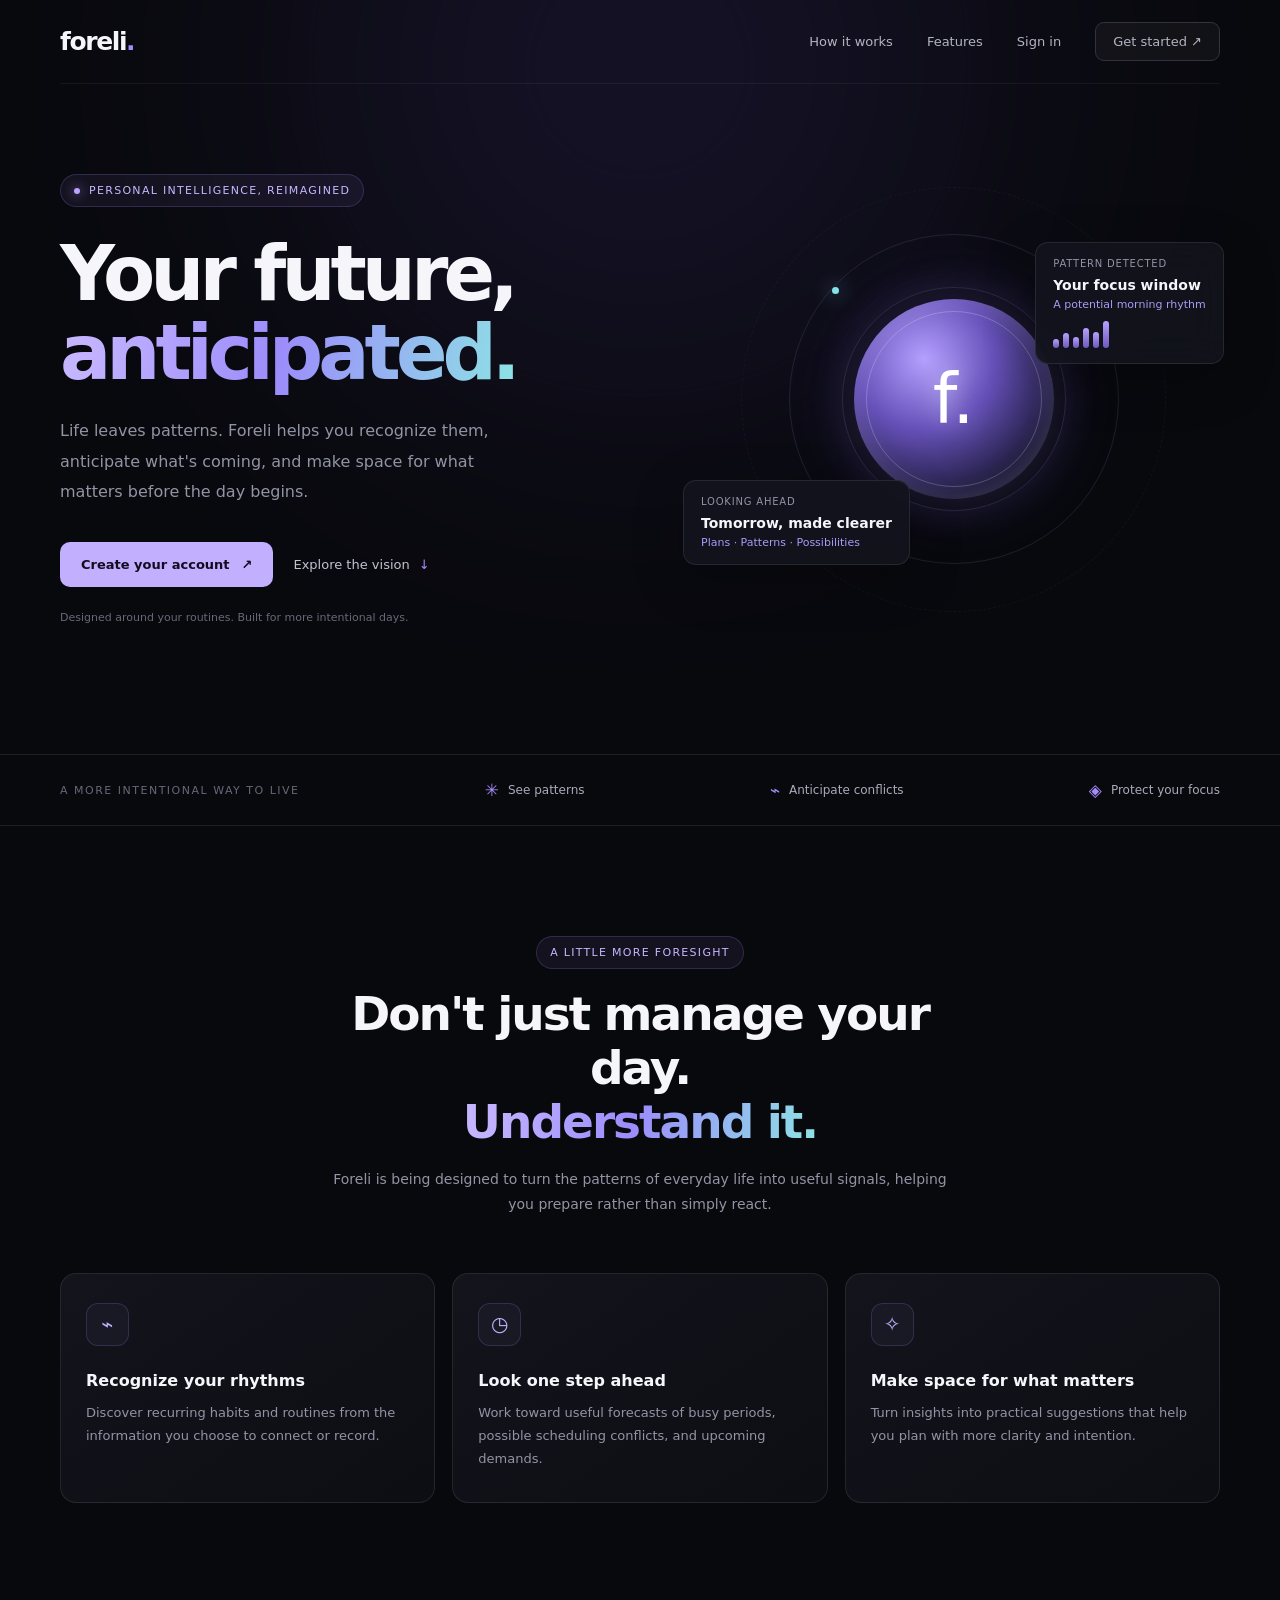
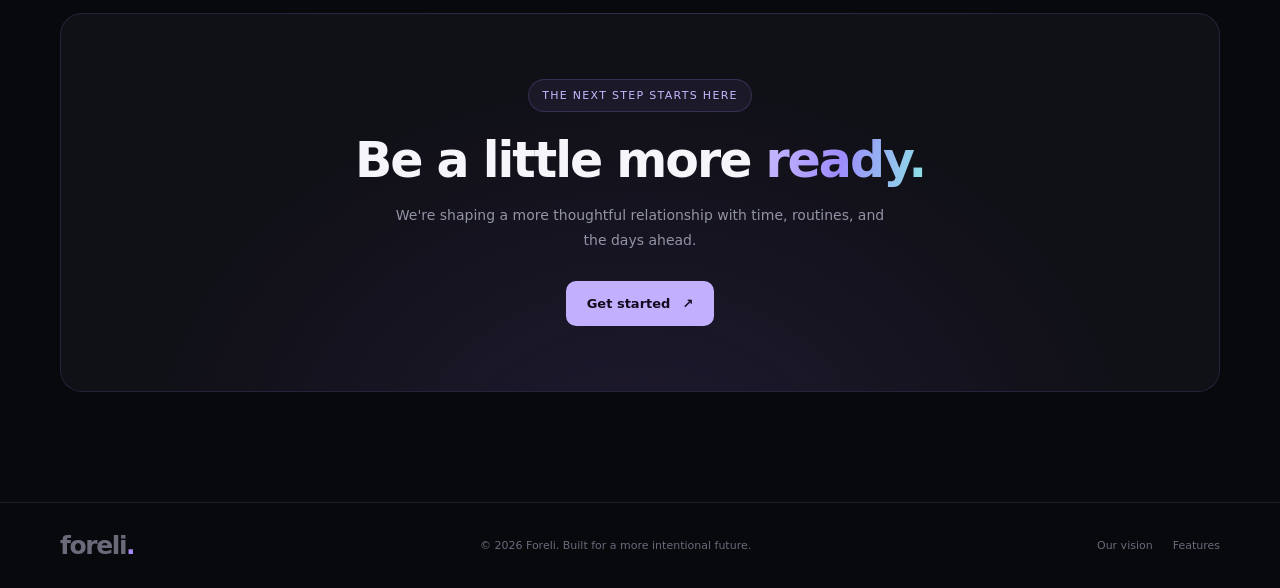
==== index.html @ f7635e95 "Initial commit: Foreli — dashboard, prediction engine, analytics, server-side auth, Vercel config" ====
<!DOCTYPE html>
<html lang="en">
<head>
  <meta charset="UTF-8">
  <meta name="viewport" content="width=device-width, initial-scale=1.0">
  <meta name="theme-color" content="#08090d">
  <title>Foreli</title>
  <meta name="description" content="Foreli helps you anticipate your day, recognize patterns, and stay ahead of what's coming.">

  <style>
    :root {
      --bg: #08090d;
      --panel: #101117;
      --text: #f5f5fa;
      --muted: #9294a5;
      --purple: #a78bfa;
      --cyan: #83e5e9;
      --border: rgba(255,255,255,.09);
    }

    * { box-sizing: border-box; margin: 0; padding: 0; }
    html { scroll-behavior: smooth; }
    body {
      background: var(--bg);
      color: var(--text);
      font-family: Inter, ui-sans-serif, system-ui, -apple-system, sans-serif;
      overflow-x: hidden;
    }
    a { color: inherit; text-decoration: none; }
    button { font: inherit; }
    .container { width: min(1160px, calc(100% - 48px)); margin: auto; }

    .background-glow {
      position: absolute;
      width: 650px;
      height: 650px;
      top: -260px;
      left: 50%;
      transform: translateX(-50%);
      background: #7852dc;
      opacity: .14;
      filter: blur(150px);
      border-radius: 50%;
      pointer-events: none;
    }

    nav {
      height: 84px;
      display: flex;
      align-items: center;
      justify-content: space-between;
      border-bottom: 1px solid rgba(255,255,255,.055);
      position: relative;
      z-index: 5;
    }
    .logo {
      font-size: 25px;
      font-weight: 750;
      letter-spacing: -1.4px;
    }
    .logo span { color: var(--purple); }
    .nav-links { display: flex; align-items: center; gap: 34px; }
    .nav-links a { font-size: 13px; color: #b3b4c2; transition: color .2s; }
    .nav-links a:hover { color: white; }
    .nav-cta {
      display: inline-flex;
      align-items: center;
      justify-content: center;
      border: 1px solid #36313f;
      padding: 11px 17px;
      border-radius: 9px;
      background: rgba(255,255,255,.035);
      color: white;
      cursor: pointer;
      transition: .25s;
    }
    .nav-cta:hover { background: #a78bfa; color: #100b1d; }

    .hero {
      min-height: 670px;
      display: grid;
      grid-template-columns: 1.04fr .96fr;
      align-items: center;
      gap: 50px;
      padding-top: 40px;
      padding-bottom: 80px;
      position: relative;
    }
    .eyebrow {
      display: inline-flex;
      align-items: center;
      gap: 9px;
      color: #c7b7ff;
      background: rgba(167,139,250,.075);
      border: 1px solid rgba(167,139,250,.2);
      padding: 9px 13px;
      border-radius: 30px;
      font-size: 11px;
      letter-spacing: 1.3px;
      text-transform: uppercase;
    }
    .dot {
      width: 6px;
      height: 6px;
      background: #b9a3ff;
      border-radius: 50%;
      box-shadow: 0 0 12px #a78bfa;
    }
    h1 {
      font-size: clamp(48px, 6vw, 76px);
      letter-spacing: -5px;
      line-height: 1.04;
      font-weight: 650;
      margin: 27px 0 24px;
    }
    .gradient-text {
      background: linear-gradient(100deg, #c5b5ff 5%, #9c8cfb 48%, #8de3e5 100%);
      -webkit-background-clip: text;
      background-clip: text;
      color: transparent;
    }
    .hero-copy {
      max-width: 480px;
      font-size: 16px;
      line-height: 1.9;
      color: var(--muted);
    }
    .hero-actions { display: flex; align-items: center; gap: 20px; margin-top: 34px; }
    .primary-btn {
      border: none;
      display: inline-flex;
      justify-content: center;
      align-items: center;
      gap: 12px;
      padding: 15px 21px;
      border-radius: 10px;
      background: #c2b0ff;
      color: #120c20;
      font-weight: 700;
      font-size: 13px;
      cursor: pointer;
      transition: transform .25s, box-shadow .25s;
    }
    .primary-btn:hover { transform: translateY(-3px); box-shadow: 0 10px 40px #8e6bea35; }
    .text-link { color: #c3c2d0; font-size: 13px; }
    .text-link span { color: var(--purple); margin-left: 5px; }
    .hero-note { color: #676979; font-size: 11px; margin-top: 24px; }

    .visual {
      min-height: 465px;
      display: grid;
      place-items: center;
      position: relative;
      perspective: 1000px;
    }
    .orbit {
      width: 330px;
      height: 330px;
      border-radius: 50%;
      position: absolute;
      border: 1px solid rgba(179,159,255,.13);
      animation: rotate 35s linear infinite;
    }
    .orbit.two { width: 425px; height: 425px; border-style: dashed; opacity: .45; animation-duration: 65s; }
    .orbit::before {
      content: "";
      width: 7px; height: 7px; border-radius: 50%;
      background: var(--cyan); position: absolute; top: 16%; left: 13%;
      box-shadow: 0 0 20px var(--cyan);
    }
    .orbit.two::before { background: var(--purple); top: 72%; left: 5%; box-shadow: 0 0 20px var(--purple); }
    @keyframes rotate { to { transform: rotate(360deg); } }

    .core {
      position: relative;
      width: 200px; height: 200px; border-radius: 50%;
      display: grid; place-items: center;
      background: radial-gradient(circle at 35% 30%, #b4a0ff, #6550b8 37%, #211d40 72%, #101017);
      box-shadow: 0 0 65px #9474ff35, inset 0 0 25px #ffffff26;
      animation: float 5s ease-in-out infinite;
    }
    .core::before {
      content: "";
      position: absolute; inset: 12px; border-radius: 50%;
      border: 1px solid #ffffff35;
    }
    .core::after {
      content: "";
      position: absolute; inset: -12px; border-radius: 50%;
      border: 1px solid #bcaaff25;
      box-shadow: 0 0 45px #9675ff13;
    }
    .core-mark { font-size: 70px; font-weight: 300; color: white; text-shadow: 0 0 25px #fff8; }
    @keyframes float { 0%,100% { transform: translateY(0); } 50% { transform: translateY(-12px); } }

    .float-card {
      position: absolute;
      background: rgba(19,20,29,.88);
      border: 1px solid var(--border);
      border-radius: 13px;
      padding: 15px 17px;
      backdrop-filter: blur(18px);
      box-shadow: 0 15px 50px #0004;
      animation: float 6s ease-in-out infinite;
    }
    .card-top { top: 75px; right: -4px; }
    .card-bottom { bottom: 67px; left: -4px; animation-delay: -2s; }
    .card-label { font-size: 10px; letter-spacing: .8px; color: #9294a5; text-transform: uppercase; }
    .card-value { margin-top: 8px; font-size: 14px; font-weight: 650; }
    .card-sub { color: #a99bf5; font-size: 11px; margin-top: 5px; }
    .mini-bars { display: flex; align-items: end; gap: 4px; height: 27px; margin-top: 10px; }
    .mini-bars i { width: 6px; border-radius: 4px; background: linear-gradient(#b6a1ff, #6e59bd); }
    .mini-bars i:nth-child(1) { height: 35%; }
    .mini-bars i:nth-child(2) { height: 55%; }
    .mini-bars i:nth-child(3) { height: 40%; }
    .mini-bars i:nth-child(4) { height: 75%; }
    .mini-bars i:nth-child(5) { height: 60%; }
    .mini-bars i:nth-child(6) { height: 100%; }

    .trust-strip {
      border-top: 1px solid var(--border);
      border-bottom: 1px solid var(--border);
      padding: 25px 0;
    }
    .trust-inner { display: flex; justify-content: space-between; align-items: center; gap: 20px; }
    .trust-label { color: #666879; font-size: 11px; text-transform: uppercase; letter-spacing: 1.5px; }
    .trust-item { color: #aaaaba; font-size: 12px; display: flex; align-items: center; gap: 9px; }
    .trust-item span { color: var(--purple); font-size: 17px; }

    .section { padding: 110px 0; }
    .section-heading { text-align: center; max-width: 630px; margin: 0 auto 55px; }
    .section-heading h2 { font-size: clamp(32px, 4vw, 47px); letter-spacing: -2px; line-height: 1.15; margin: 18px 0; }
    .section-heading p { font-size: 14px; line-height: 1.8; color: var(--muted); }
    .features { display: grid; grid-template-columns: repeat(3, 1fr); gap: 17px; }
    .feature {
      border: 1px solid var(--border);
      background: linear-gradient(145deg, #13141c, #0d0e13);
      border-radius: 16px;
      padding: 29px 25px;
      min-height: 230px;
      transition: transform .25s, border-color .25s;
    }
    .feature:hover { transform: translateY(-5px); border-color: #a78bfa55; }
    .feature-icon {
      width: 43px; height: 43px; display: grid; place-items: center;
      border: 1px solid #a78bfa30; background: #a78bfa0c;
      border-radius: 12px; color: #c1b0ff; font-size: 20px;
    }
    .feature h3 { font-size: 16px; margin: 25px 0 11px; }
    .feature p { color: var(--muted); font-size: 13px; line-height: 1.8; }

    .cta-panel {
      border: 1px solid #a78bfa25;
      background: radial-gradient(ellipse at 50% 120%, #7454bd26, transparent 60%), #101017;
      border-radius: 22px;
      padding: 65px 24px;
      text-align: center;
    }
    .cta-panel h2 { font-size: clamp(32px, 5vw, 49px); letter-spacing: -2px; margin: 20px 0 14px; }
    .cta-panel p { color: var(--muted); font-size: 14px; line-height: 1.8; max-width: 500px; margin: auto; }
    .cta-panel .primary-btn { margin-top: 28px; }
    footer { border-top: 1px solid var(--border); padding: 28px 0; color: #696b7b; font-size: 11px; }
    .footer-inner { display: flex; align-items: center; justify-content: space-between; gap: 20px; }
    .footer-links { display: flex; gap: 20px; }

    .reveal { opacity: 0; transform: translateY(20px); transition: opacity .7s, transform .7s; }
    .reveal.visible { opacity: 1; transform: translateY(0); }

    #notice {
      position: fixed; bottom: 24px; left: 50%; transform: translate(-50%, 20px);
      background: #1a1925; border: 1px solid #a78bfa55; border-radius: 10px;
      padding: 14px 20px; color: white; font-size: 13px;
      opacity: 0; pointer-events: none; transition: .25s; z-index: 10;
      width: max-content; max-width: calc(100% - 32px);
    }
    #notice.show { opacity: 1; transform: translate(-50%, 0); }

    @media (max-width: 850px) {
      .hero { grid-template-columns: 1fr; padding-top: 75px; gap: 10px; }
      .hero-content { text-align: center; }
      .hero-copy { margin: auto; }
      .hero-actions { justify-content: center; }
      .hero-note { text-align: center; }
      .visual { min-height: 480px; }
      .features { grid-template-columns: 1fr 1fr; }
      .trust-label { display: none; }
    }
    @media (max-width: 560px) {
      .container { width: calc(100% - 34px); }
      nav { height: 72px; }
      .nav-links { gap: 12px; }
      .nav-links a:not(.nav-cta) { display: none; }
      .nav-cta { padding: 10px 12px; font-size: 12px; }
      h1 { letter-spacing: -3px; }
      .hero { padding-top: 60px; }
      .hero-actions { flex-direction: column; gap: 18px; }
      .visual { min-height: 380px; transform: scale(.84); margin: -20px -25px; }
      .orbit.two { width: 350px; height: 350px; }
      .orbit { width: 275px; height: 275px; }
      .core { width: 160px; height: 160px; }
      .core-mark { font-size: 58px; }
      .card-top { right: -4px; }
      .card-bottom { left: -4px; }
      .trust-inner { justify-content: center; flex-wrap: wrap; }
      .trust-item { font-size: 11px; }
      .section { padding: 75px 0; }
      .features { grid-template-columns: 1fr; }
      .feature { min-height: auto; }
      .cta-panel { padding: 48px 20px; }
      .footer-inner { flex-direction: column; text-align: center; }
    }

    @media (prefers-reduced-motion: reduce) {
      *, *::before, *::after { animation-duration: .01ms !important; scroll-behavior: auto !important; transition-duration: .01ms !important; }
      .reveal { opacity: 1; transform: none; }
    }
  </style>
</head>

<body>
  <div class="background-glow"></div>

  <div class="container">
    <nav aria-label="Main navigation">
      <a class="logo" href="#home" aria-label="Foreli home">foreli<span>.</span></a>
      <div class="nav-links">
        <a href="#how-it-works">How it works</a>
        <a href="#features">Features</a>
        <a href="login.html">Sign in</a>
        <a class="nav-cta" href="register.html">Get started ↗</a>
      </div>
    </nav>

    <main id="home">
      <section class="hero">
        <div class="hero-content">
          <div class="eyebrow"><span class="dot"></span> Personal intelligence, reimagined</div>
          <h1>Your future,<br><span class="gradient-text">anticipated.</span></h1>
          <p class="hero-copy">
            Life leaves patterns. Foreli helps you recognize them, anticipate
            what's coming, and make space for what matters before the day begins.
          </p>
          <div class="hero-actions">
            <a class="primary-btn" href="register.html">Create your account <span>↗</span></a>
            <a class="text-link" href="#how-it-works">Explore the vision <span>↓</span></a>
          </div>
          <p class="hero-note">Designed around your routines. Built for more intentional days.</p>
        </div>

        <div class="visual" aria-label="Abstract animated visualization of personal intelligence">
          <div class="orbit two"></div>
          <div class="orbit"></div>
          <div class="core"><span class="core-mark">f.</span></div>

          <div class="float-card card-top">
            <div class="card-label">Pattern detected</div>
            <div class="card-value">Your focus window</div>
            <div class="card-sub">A potential morning rhythm</div>
            <div class="mini-bars"><i></i><i></i><i></i><i></i><i></i><i></i></div>
          </div>

          <div class="float-card card-bottom">
            <div class="card-label">Looking ahead</div>
            <div class="card-value">Tomorrow, made clearer</div>
            <div class="card-sub">Plans · Patterns · Possibilities</div>
          </div>
        </div>
      </section>
    </main>
  </div>

  <section class="trust-strip">
    <div class="container trust-inner">
      <span class="trust-label">A more intentional way to live</span>
      <div class="trust-item"><span>✳</span> See patterns</div>
      <div class="trust-item"><span>⌁</span> Anticipate conflicts</div>
      <div class="trust-item"><span>◈</span> Protect your focus</div>
    </div>
  </section>

  <section class="section" id="how-it-works">
    <div class="container">
      <div class="section-heading reveal">
        <div class="eyebrow">A little more foresight</div>
        <h2>Don't just manage your day.<br><span class="gradient-text">Understand it.</span></h2>
        <p>Foreli is being designed to turn the patterns of everyday life into useful signals, helping you prepare rather than simply react.</p>
      </div>

      <div class="features" id="features">
        <article class="feature reveal">
          <div class="feature-icon">⌁</div>
          <h3>Recognize your rhythms</h3>
          <p>Discover recurring habits and routines from the information you choose to connect or record.</p>
        </article>
        <article class="feature reveal">
          <div class="feature-icon">◷</div>
          <h3>Look one step ahead</h3>
          <p>Work toward useful forecasts of busy periods, possible scheduling conflicts, and upcoming demands.</p>
        </article>
        <article class="feature reveal">
          <div class="feature-icon">✧</div>
          <h3>Make space for what matters</h3>
          <p>Turn insights into practical suggestions that help you plan with more clarity and intention.</p>
        </article>
      </div>
    </div>
  </section>

  <section class="section" style="padding-top:0">
    <div class="container">
      <div class="cta-panel reveal">
        <div class="eyebrow">The next step starts here</div>
        <h2>Be a little more <span class="gradient-text">ready.</span></h2>
        <p>We're shaping a more thoughtful relationship with time, routines, and the days ahead.</p>
        <a class="primary-btn" href="register.html">Get started <span>↗</span></a>
      </div>
    </div>
  </section>

  <footer>
    <div class="container footer-inner">
      <a class="logo" href="#home">foreli<span>.</span></a>
      <span>© 2026 Foreli. Built for a more intentional future.</span>
      <div class="footer-links">
        <a href="#how-it-works">Our vision</a>
        <a href="#features">Features</a>
      </div>
    </div>
  </footer>

  <div id="notice" role="status" aria-live="polite"></div>

  <script>
    const notice = document.getElementById('notice');
    let noticeTimer;

    document.querySelectorAll('[data-notice]').forEach(button => {
      button.addEventListener('click', () => {
        notice.textContent = 'Foreli is currently a preview. Early access signup is coming soon.';
        notice.classList.add('show');
        clearTimeout(noticeTimer);
        noticeTimer = setTimeout(() => notice.classList.remove('show'), 3500);
      });
    });

    const observer = new IntersectionObserver(entries => {
      entries.forEach(entry => {
        if (entry.isIntersecting) {
          entry.target.classList.add('visible');
          observer.unobserve(entry.target);
        }
      });
    }, { threshold: 0.12 });

    document.querySelectorAll('.reveal').forEach(el => observer.observe(el));
  </script>
</body>
</html>
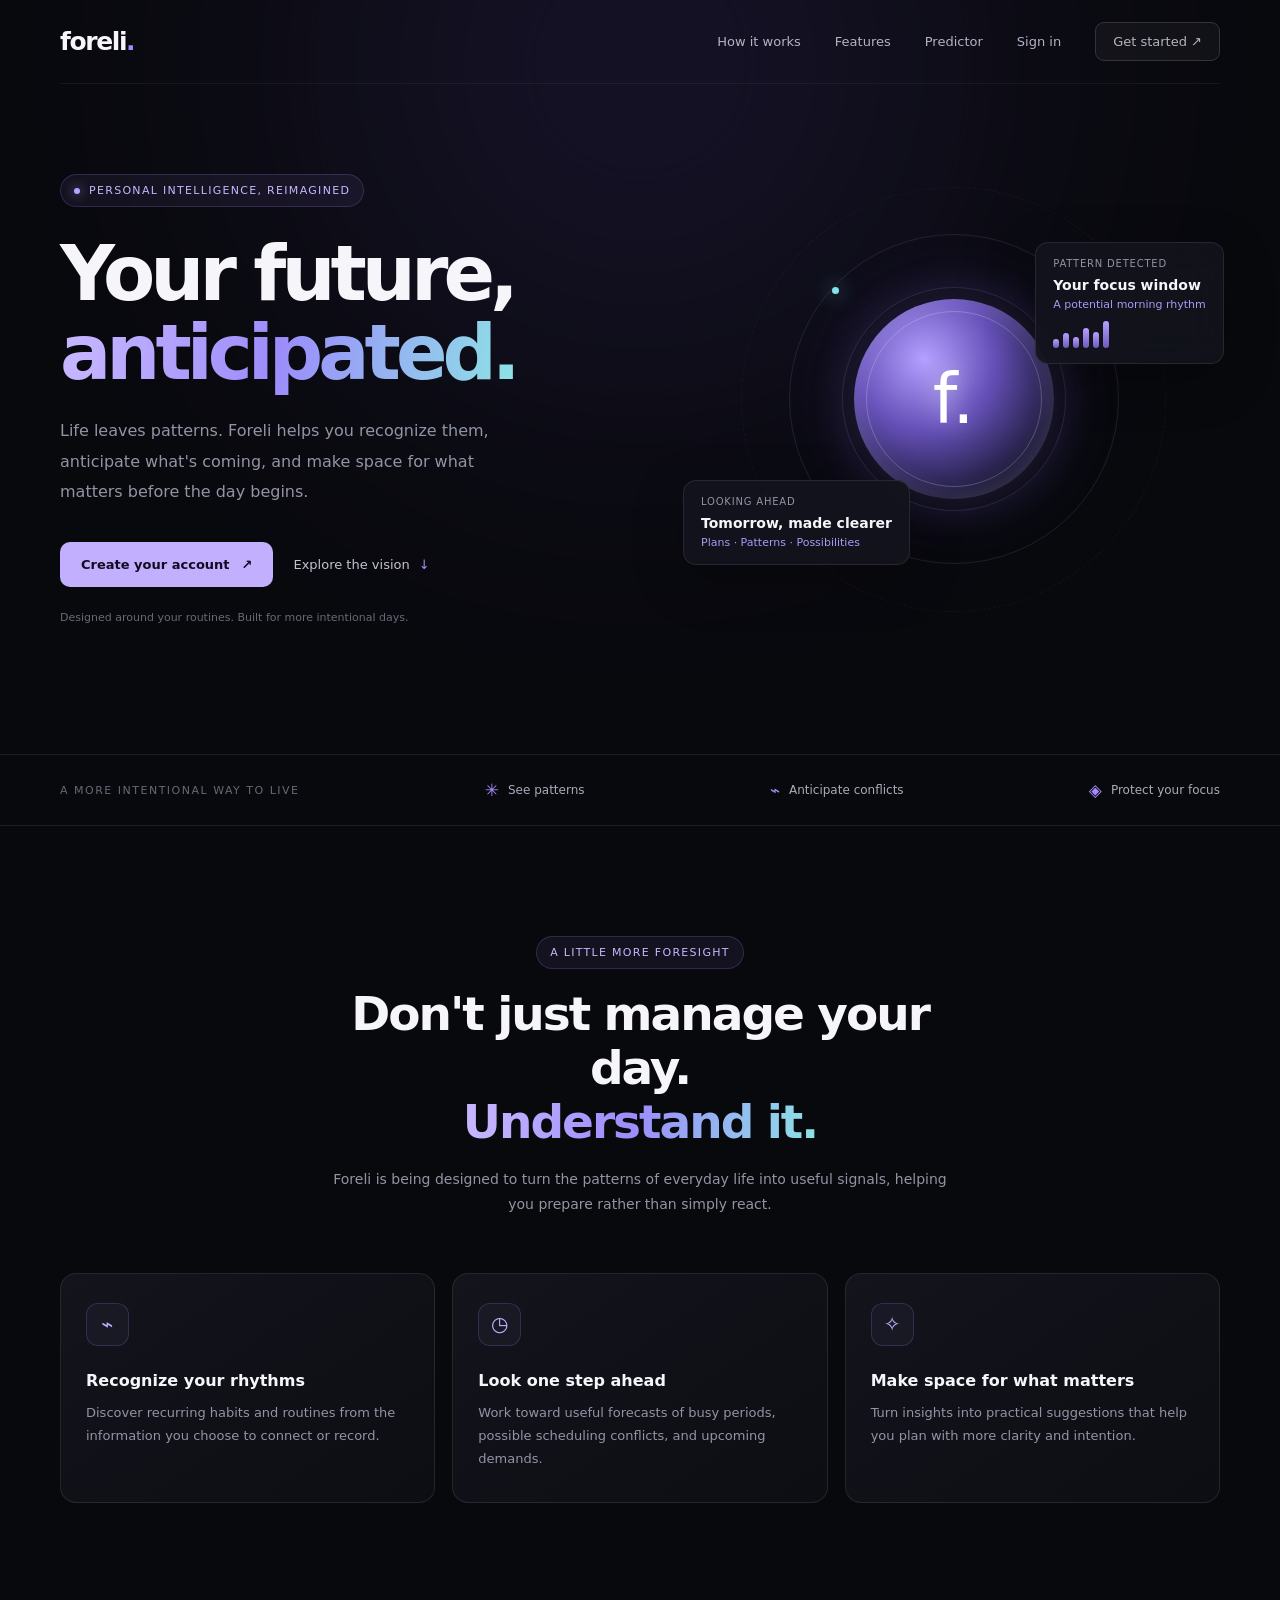
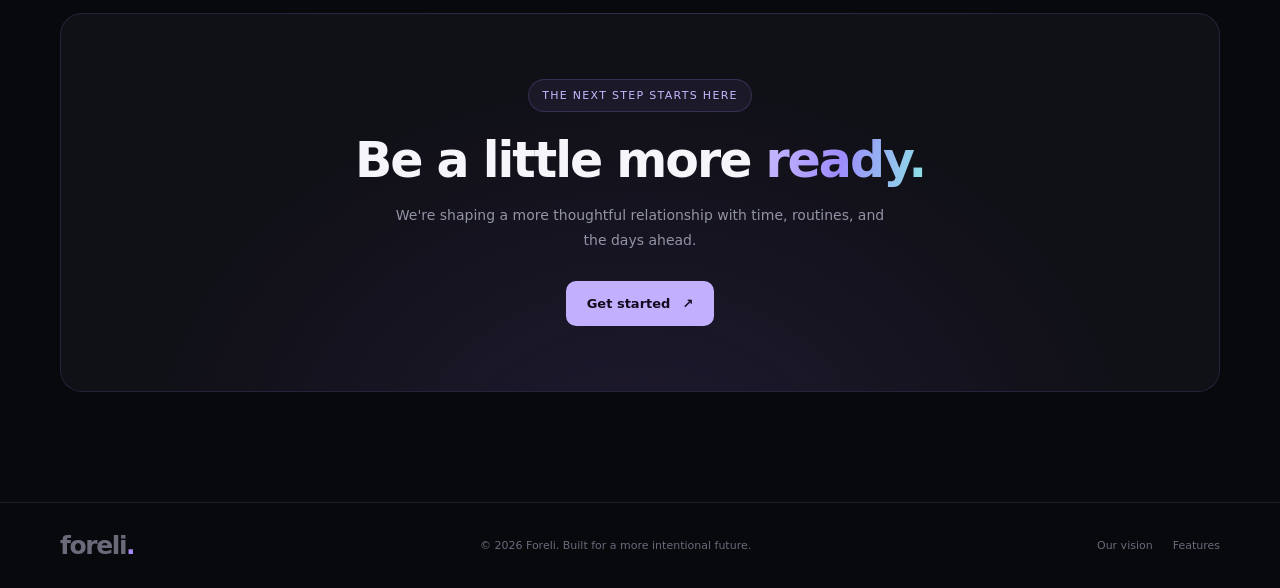
==== commit 030f3732: "Add Foreli Predictor demo site (transparent 1X2 model, fictional fixtures, responsible-betting notic" ====
--- a/index.html
+++ b/index.html
@@ -327,6 +327,7 @@
       <div class="nav-links">
         <a href="#how-it-works">How it works</a>
         <a href="#features">Features</a>
+        <a href="predictor.html">Predictor</a>
         <a href="login.html">Sign in</a>
         <a class="nav-cta" href="register.html">Get started ↗</a>
       </div>
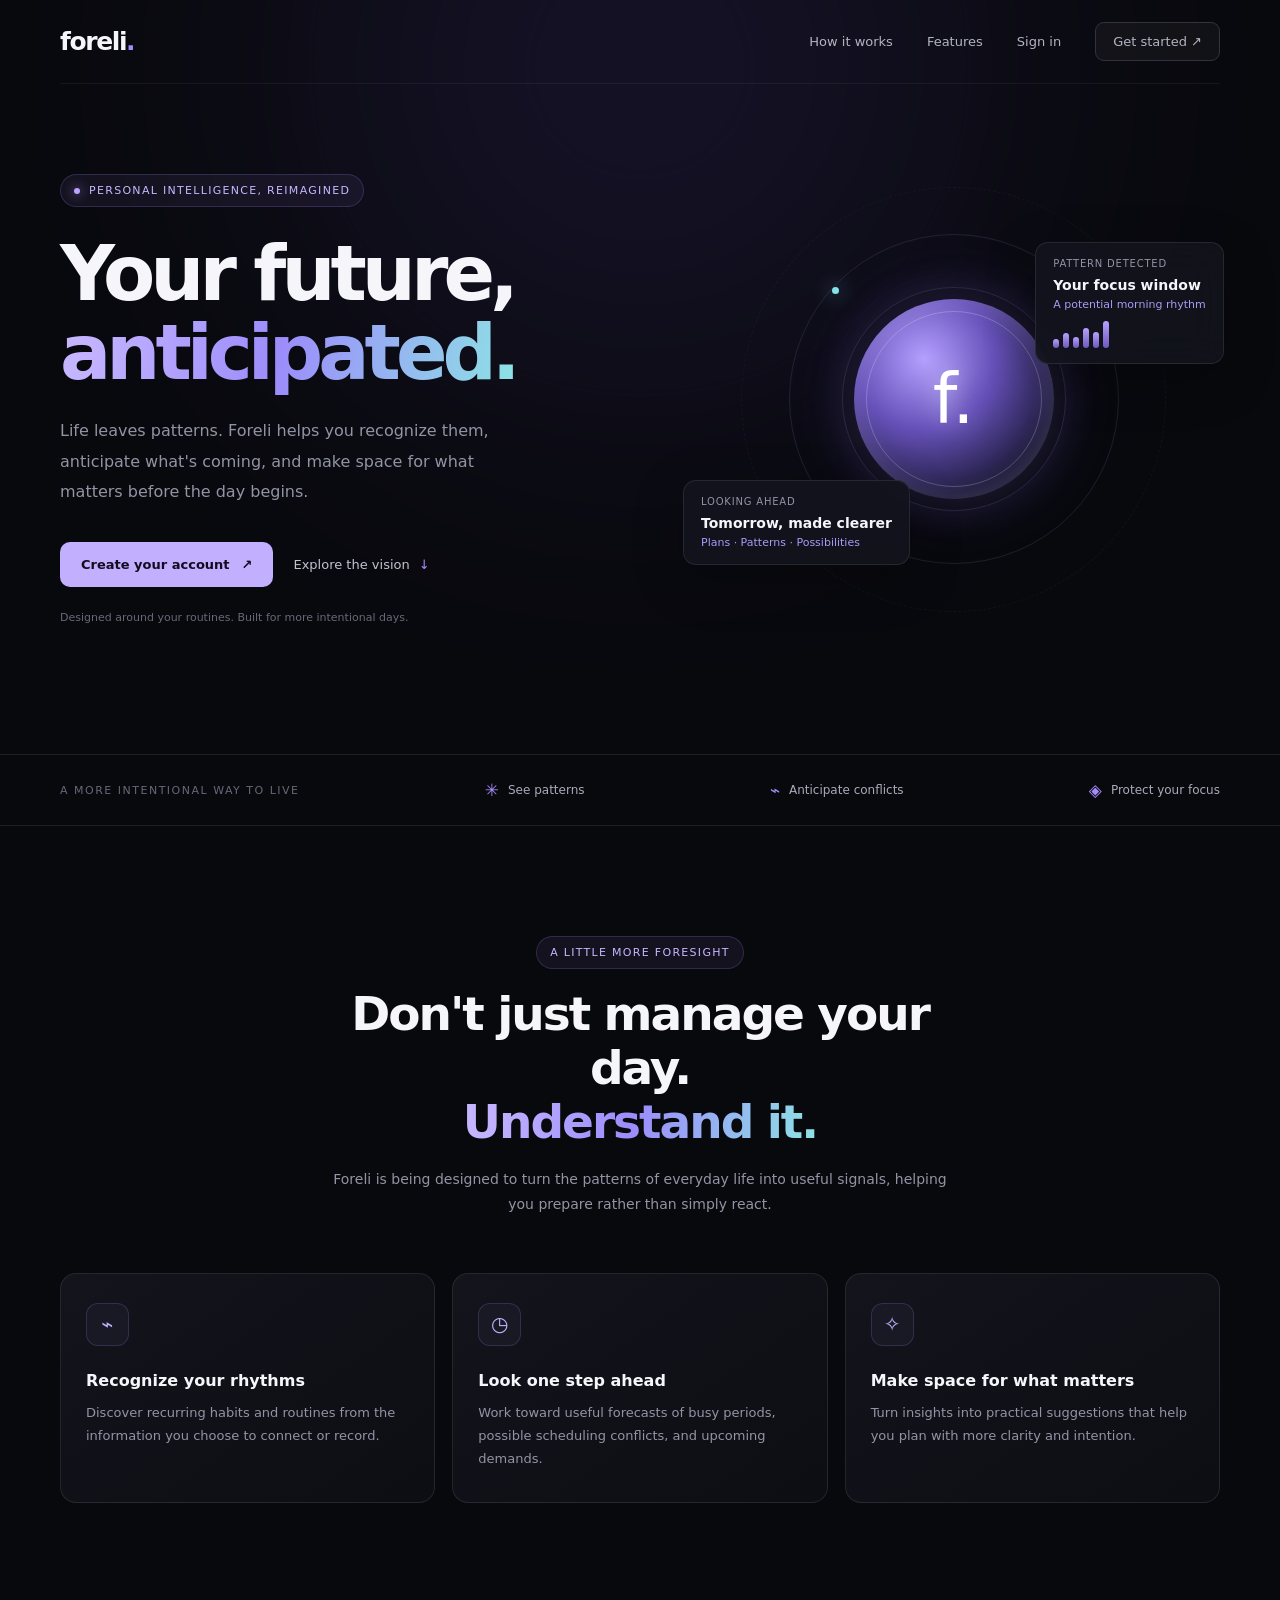
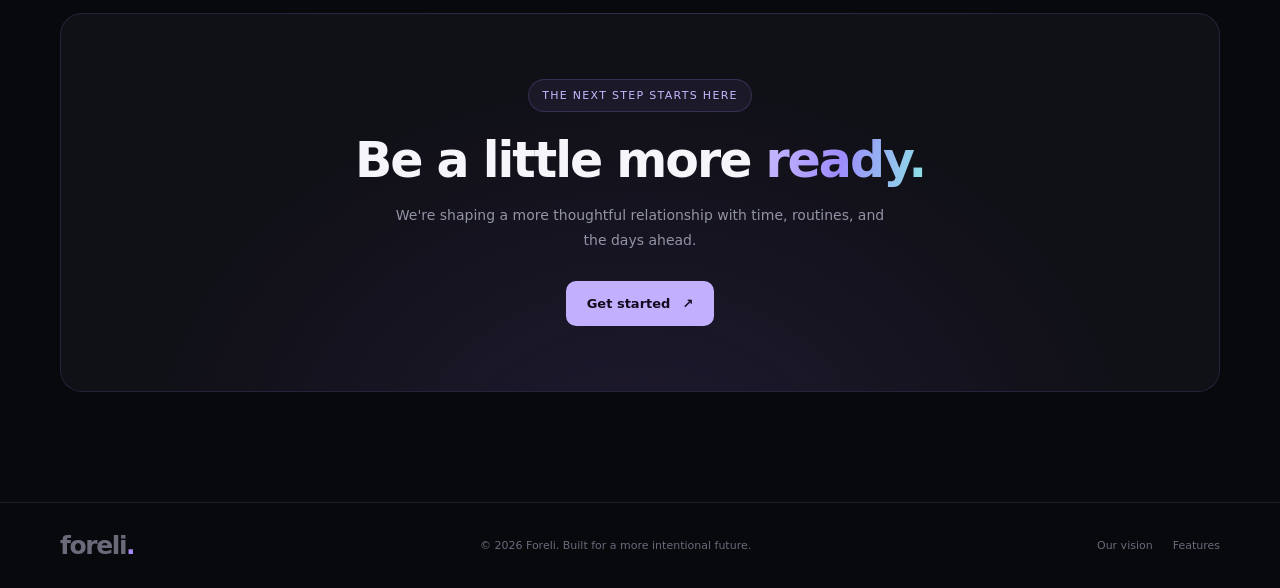
==== commit 39a1dd08: "Revert "Add Foreli Predictor demo site (transparent 1X2 model, fictional fixtures, responsible-betti" ====
--- a/index.html
+++ b/index.html
@@ -327,7 +327,6 @@
       <div class="nav-links">
         <a href="#how-it-works">How it works</a>
         <a href="#features">Features</a>
-        <a href="predictor.html">Predictor</a>
         <a href="login.html">Sign in</a>
         <a class="nav-cta" href="register.html">Get started ↗</a>
       </div>
